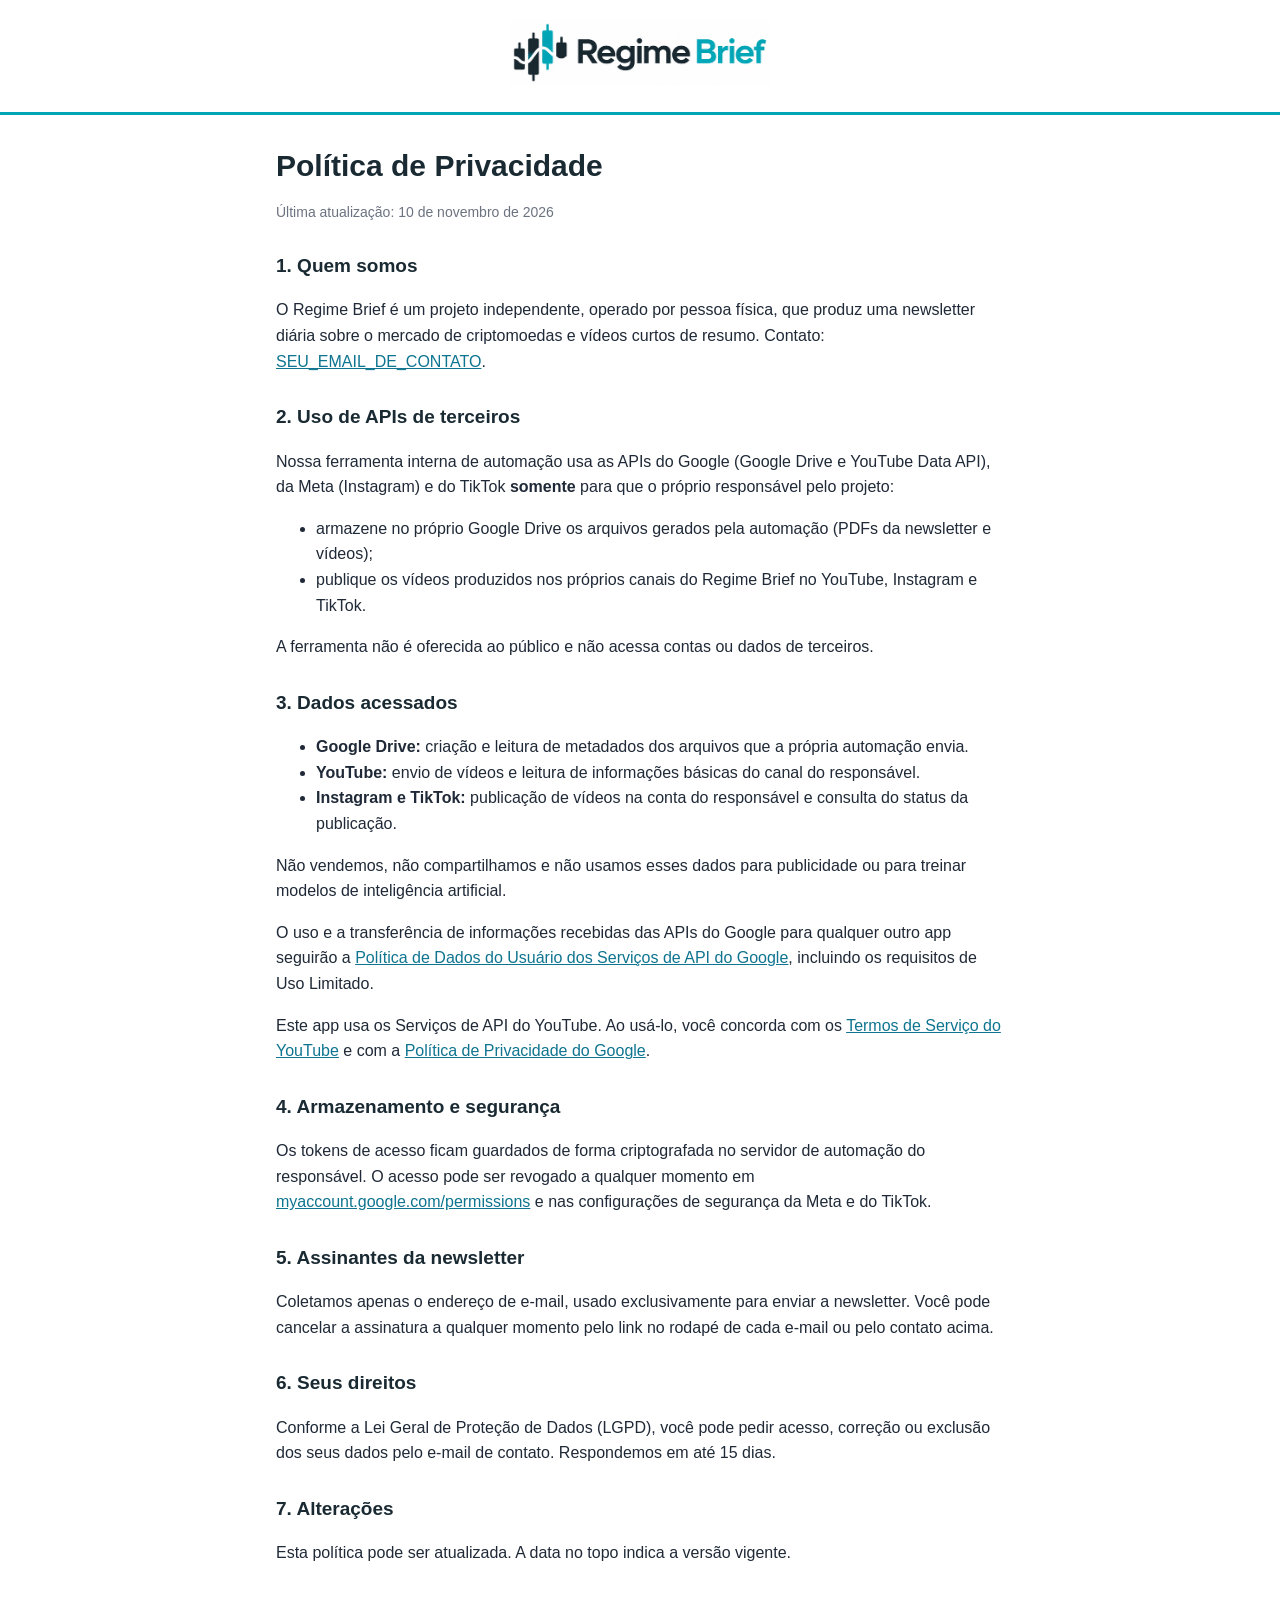
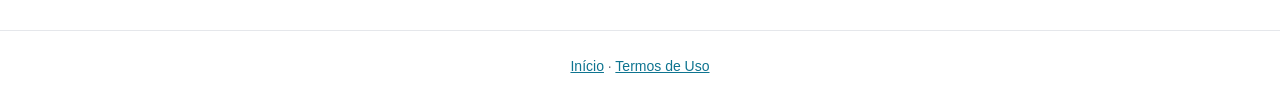
==== privacidade.html @ 86a91e1a "Site público do Regime Brief: início, privacidade e termos" ====
<!doctype html>
<html lang="pt-BR">
<head>
<meta charset="utf-8">
<meta name="viewport" content="width=device-width,initial-scale=1">
<title>Política de Privacidade — Regime Brief</title>
<link rel="stylesheet" href="style.css">
</head>
<body>
<header class="top"><a href="index.html"><img src="logo.png" alt="Regime Brief" class="logo"></a></header>
<main class="doc">
<h1>Política de Privacidade</h1>
<p class="data">Última atualização: 10 de novembro de 2026</p>

<h2>1. Quem somos</h2>
<p>O Regime Brief é um projeto independente, operado por pessoa física, que produz uma newsletter diária sobre o mercado de criptomoedas e vídeos curtos de resumo. Contato: <a href="mailto:SEU_EMAIL_DE_CONTATO">SEU_EMAIL_DE_CONTATO</a>.</p>

<h2>2. Uso de APIs de terceiros</h2>
<p>Nossa ferramenta interna de automação usa as APIs do Google (Google Drive e YouTube Data API), da Meta (Instagram) e do TikTok <strong>somente</strong> para que o próprio responsável pelo projeto:</p>
<ul>
  <li>armazene no próprio Google Drive os arquivos gerados pela automação (PDFs da newsletter e vídeos);</li>
  <li>publique os vídeos produzidos nos próprios canais do Regime Brief no YouTube, Instagram e TikTok.</li>
</ul>
<p>A ferramenta não é oferecida ao público e não acessa contas ou dados de terceiros.</p>

<h2>3. Dados acessados</h2>
<ul>
  <li><strong>Google Drive:</strong> criação e leitura de metadados dos arquivos que a própria automação envia.</li>
  <li><strong>YouTube:</strong> envio de vídeos e leitura de informações básicas do canal do responsável.</li>
  <li><strong>Instagram e TikTok:</strong> publicação de vídeos na conta do responsável e consulta do status da publicação.</li>
</ul>
<p>Não vendemos, não compartilhamos e não usamos esses dados para publicidade ou para treinar modelos de inteligência artificial.</p>
<p>O uso e a transferência de informações recebidas das APIs do Google para qualquer outro app seguirão a <a href="https://developers.google.com/terms/api-services-user-data-policy">Política de Dados do Usuário dos Serviços de API do Google</a>, incluindo os requisitos de Uso Limitado.</p>
<p>Este app usa os Serviços de API do YouTube. Ao usá-lo, você concorda com os <a href="https://www.youtube.com/t/terms">Termos de Serviço do YouTube</a> e com a <a href="https://policies.google.com/privacy">Política de Privacidade do Google</a>.</p>

<h2>4. Armazenamento e segurança</h2>
<p>Os tokens de acesso ficam guardados de forma criptografada no servidor de automação do responsável. O acesso pode ser revogado a qualquer momento em <a href="https://myaccount.google.com/permissions">myaccount.google.com/permissions</a> e nas configurações de segurança da Meta e do TikTok.</p>

<h2>5. Assinantes da newsletter</h2>
<p>Coletamos apenas o endereço de e-mail, usado exclusivamente para enviar a newsletter. Você pode cancelar a assinatura a qualquer momento pelo link no rodapé de cada e-mail ou pelo contato acima.</p>

<h2>6. Seus direitos</h2>
<p>Conforme a Lei Geral de Proteção de Dados (LGPD), você pode pedir acesso, correção ou exclusão dos seus dados pelo e-mail de contato. Respondemos em até 15 dias.</p>

<h2>7. Alterações</h2>
<p>Esta política pode ser atualizada. A data no topo indica a versão vigente.</p>
</main>
<footer><a href="index.html">Início</a> · <a href="termos.html">Termos de Uso</a></footer>
</body>
</html>
---- style.css ----
:root { --navy: #1A2A33; --teal: #00A6B6; --teal-light: #E6F6F8; --text: #1f2937; --muted: #6b7280; }
* { box-sizing: border-box; }
body { margin: 0; font-family: -apple-system, "Segoe UI", Roboto, Helvetica, Arial, sans-serif; color: var(--text); background: #ffffff; line-height: 1.6; }
.top { padding: 20px 16px; border-bottom: 3px solid var(--teal); text-align: center; }
.logo { width: 260px; max-width: 80%; height: auto; }
main { max-width: 760px; margin: 0 auto; padding: 32px 16px 48px; }
h1 { color: var(--navy); font-size: 30px; line-height: 1.25; margin: 0 0 16px; }
h2 { color: var(--navy); font-size: 19px; margin: 28px 0 8px; }
a { color: #0e7490; }
.hero p { font-size: 18px; }
.grid { display: grid; grid-template-columns: repeat(auto-fit, minmax(200px, 1fr)); gap: 16px; margin-top: 24px; }
.grid div { background: var(--teal-light); border-radius: 8px; padding: 4px 16px 12px; }
.aviso { margin-top: 32px; font-size: 13px; color: var(--muted); }
.doc .data { color: var(--muted); font-size: 14px; }
footer { text-align: center; font-size: 14px; color: var(--muted); padding: 24px 16px; border-top: 1px solid #e5e7eb; }
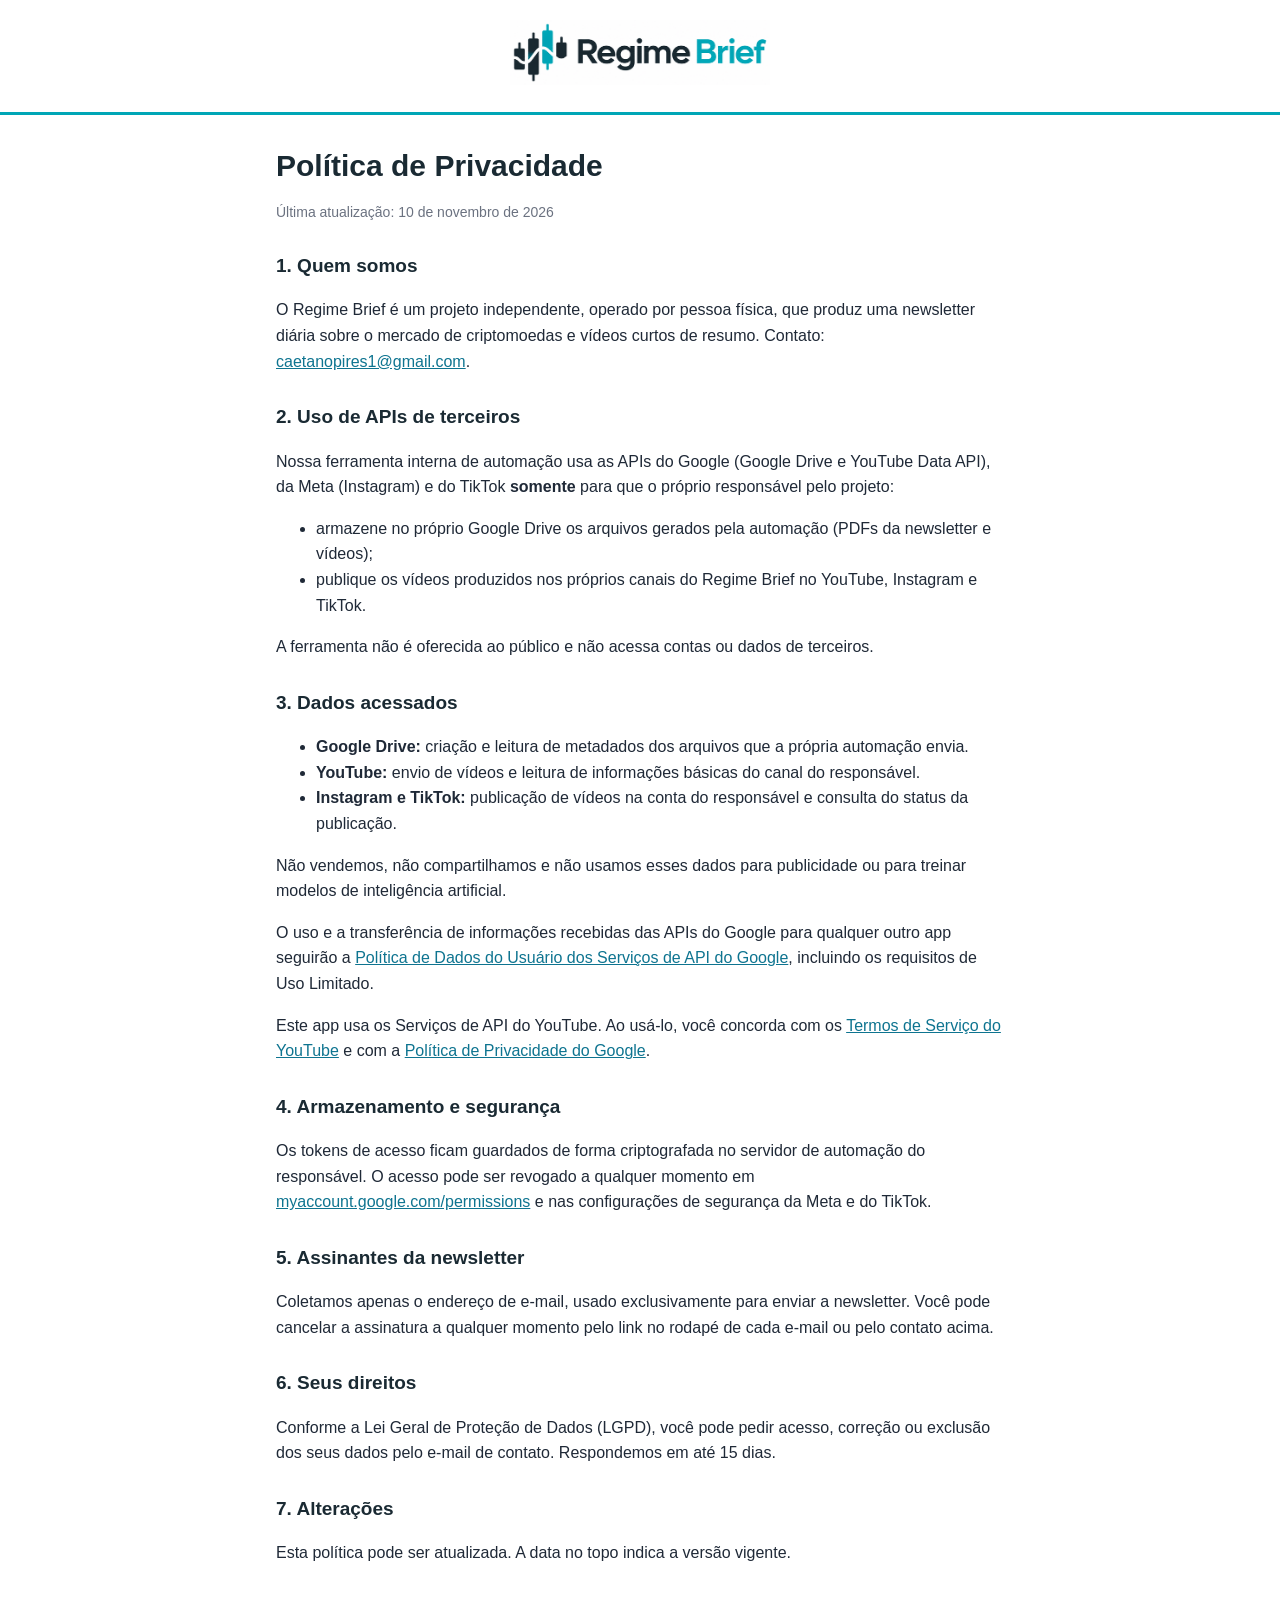
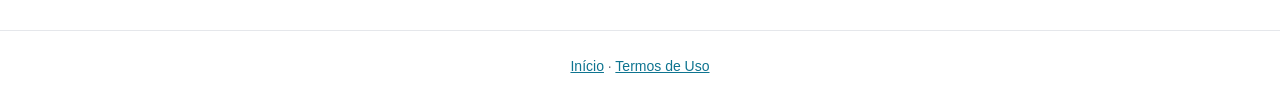
==== commit 6eced6fd: "E-mail de contato e verificação do Google Search Console" ====
--- a/privacidade.html
+++ b/privacidade.html
@@ -13,7 +13,7 @@
 <p class="data">Última atualização: 10 de novembro de 2026</p>
 
 <h2>1. Quem somos</h2>
-<p>O Regime Brief é um projeto independente, operado por pessoa física, que produz uma newsletter diária sobre o mercado de criptomoedas e vídeos curtos de resumo. Contato: <a href="mailto:SEU_EMAIL_DE_CONTATO">SEU_EMAIL_DE_CONTATO</a>.</p>
+<p>O Regime Brief é um projeto independente, operado por pessoa física, que produz uma newsletter diária sobre o mercado de criptomoedas e vídeos curtos de resumo. Contato: <a href="mailto:caetanopires1@gmail.com">caetanopires1@gmail.com</a>.</p>
 
 <h2>2. Uso de APIs de terceiros</h2>
 <p>Nossa ferramenta interna de automação usa as APIs do Google (Google Drive e YouTube Data API), da Meta (Instagram) e do TikTok <strong>somente</strong> para que o próprio responsável pelo projeto:</p>
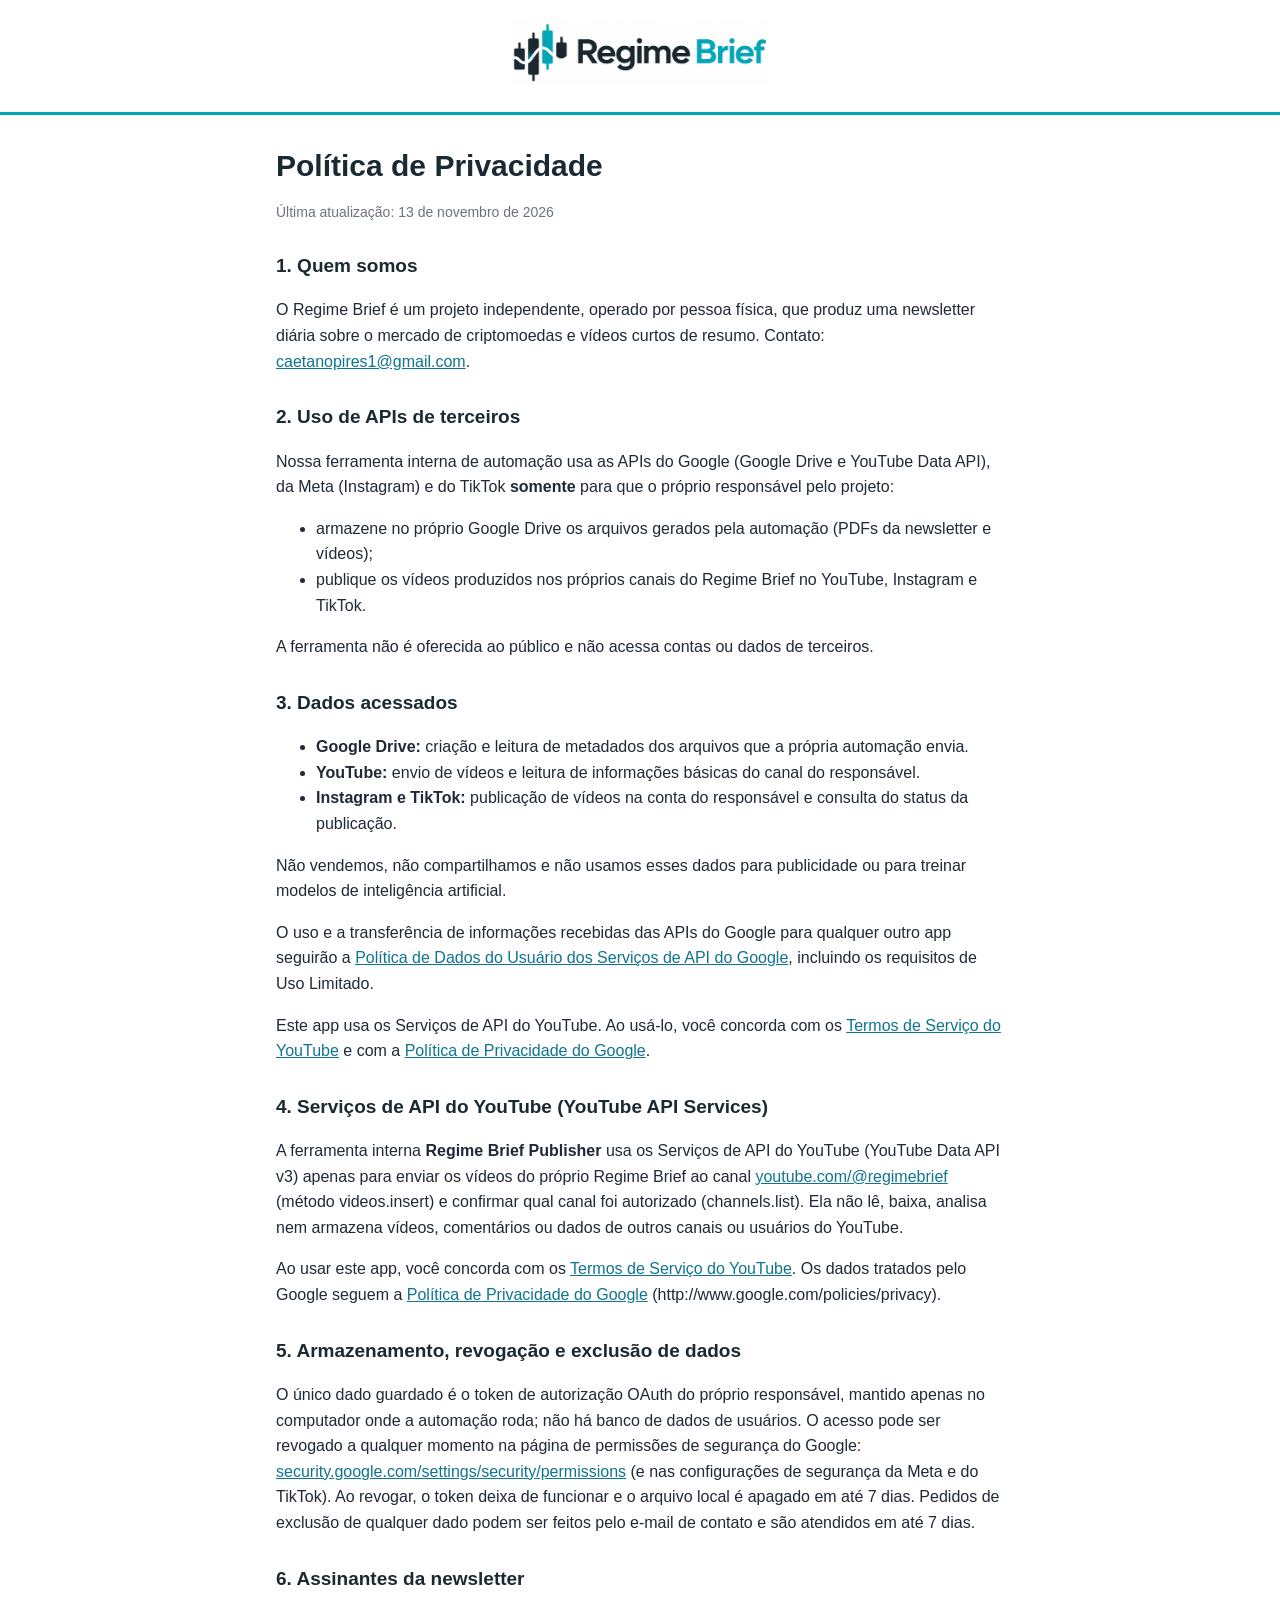
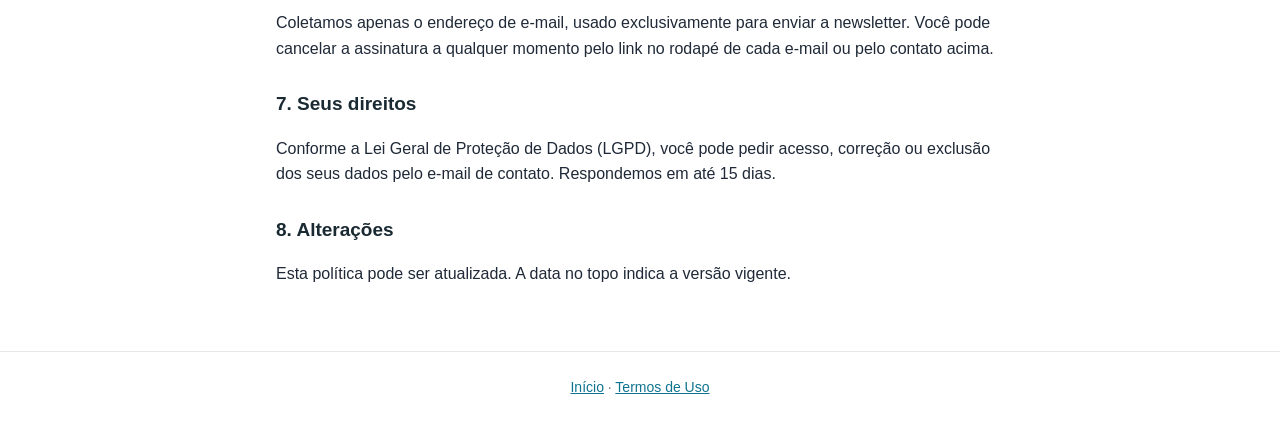
==== commit 0d134fae: "Seção dos Serviços de API do YouTube, exclusão de dados e link do canal Co-Authored-By: Claude Opus " ====
--- a/privacidade.html
+++ b/privacidade.html
@@ -4,13 +4,14 @@
 <meta charset="utf-8">
 <meta name="viewport" content="width=device-width,initial-scale=1">
 <title>Política de Privacidade — Regime Brief</title>
+<link rel="icon" href="icon.png">
 <link rel="stylesheet" href="style.css">
 </head>
 <body>
 <header class="top"><a href="index.html"><img src="logo.png" alt="Regime Brief" class="logo"></a></header>
 <main class="doc">
 <h1>Política de Privacidade</h1>
-<p class="data">Última atualização: 10 de novembro de 2026</p>
+<p class="data">Última atualização: 13 de novembro de 2026</p>
 
 <h2>1. Quem somos</h2>
 <p>O Regime Brief é um projeto independente, operado por pessoa física, que produz uma newsletter diária sobre o mercado de criptomoedas e vídeos curtos de resumo. Contato: <a href="mailto:caetanopires1@gmail.com">caetanopires1@gmail.com</a>.</p>
@@ -33,16 +34,20 @@
 <p>O uso e a transferência de informações recebidas das APIs do Google para qualquer outro app seguirão a <a href="https://developers.google.com/terms/api-services-user-data-policy">Política de Dados do Usuário dos Serviços de API do Google</a>, incluindo os requisitos de Uso Limitado.</p>
 <p>Este app usa os Serviços de API do YouTube. Ao usá-lo, você concorda com os <a href="https://www.youtube.com/t/terms">Termos de Serviço do YouTube</a> e com a <a href="https://policies.google.com/privacy">Política de Privacidade do Google</a>.</p>
 
-<h2>4. Armazenamento e segurança</h2>
-<p>Os tokens de acesso ficam guardados de forma criptografada no servidor de automação do responsável. O acesso pode ser revogado a qualquer momento em <a href="https://myaccount.google.com/permissions">myaccount.google.com/permissions</a> e nas configurações de segurança da Meta e do TikTok.</p>
+<h2>4. Serviços de API do YouTube (YouTube API Services)</h2>
+<p>A ferramenta interna <strong>Regime Brief Publisher</strong> usa os Serviços de API do YouTube (YouTube Data API v3) apenas para enviar os vídeos do próprio Regime Brief ao canal <a href="https://www.youtube.com/@regimebrief">youtube.com/@regimebrief</a> (método videos.insert) e confirmar qual canal foi autorizado (channels.list). Ela não lê, baixa, analisa nem armazena vídeos, comentários ou dados de outros canais ou usuários do YouTube.</p>
+<p>Ao usar este app, você concorda com os <a href="https://www.youtube.com/t/terms">Termos de Serviço do YouTube</a>. Os dados tratados pelo Google seguem a <a href="https://policies.google.com/privacy">Política de Privacidade do Google</a> (http://www.google.com/policies/privacy).</p>
 
-<h2>5. Assinantes da newsletter</h2>
+<h2>5. Armazenamento, revogação e exclusão de dados</h2>
+<p>O único dado guardado é o token de autorização OAuth do próprio responsável, mantido apenas no computador onde a automação roda; não há banco de dados de usuários. O acesso pode ser revogado a qualquer momento na página de permissões de segurança do Google: <a href="https://security.google.com/settings/security/permissions">security.google.com/settings/security/permissions</a> (e nas configurações de segurança da Meta e do TikTok). Ao revogar, o token deixa de funcionar e o arquivo local é apagado em até 7 dias. Pedidos de exclusão de qualquer dado podem ser feitos pelo e-mail de contato e são atendidos em até 7 dias.</p>
+
+<h2>6. Assinantes da newsletter</h2>
 <p>Coletamos apenas o endereço de e-mail, usado exclusivamente para enviar a newsletter. Você pode cancelar a assinatura a qualquer momento pelo link no rodapé de cada e-mail ou pelo contato acima.</p>
 
-<h2>6. Seus direitos</h2>
+<h2>7. Seus direitos</h2>
 <p>Conforme a Lei Geral de Proteção de Dados (LGPD), você pode pedir acesso, correção ou exclusão dos seus dados pelo e-mail de contato. Respondemos em até 15 dias.</p>
 
-<h2>7. Alterações</h2>
+<h2>8. Alterações</h2>
 <p>Esta política pode ser atualizada. A data no topo indica a versão vigente.</p>
 </main>
 <footer><a href="index.html">Início</a> · <a href="termos.html">Termos de Uso</a></footer>
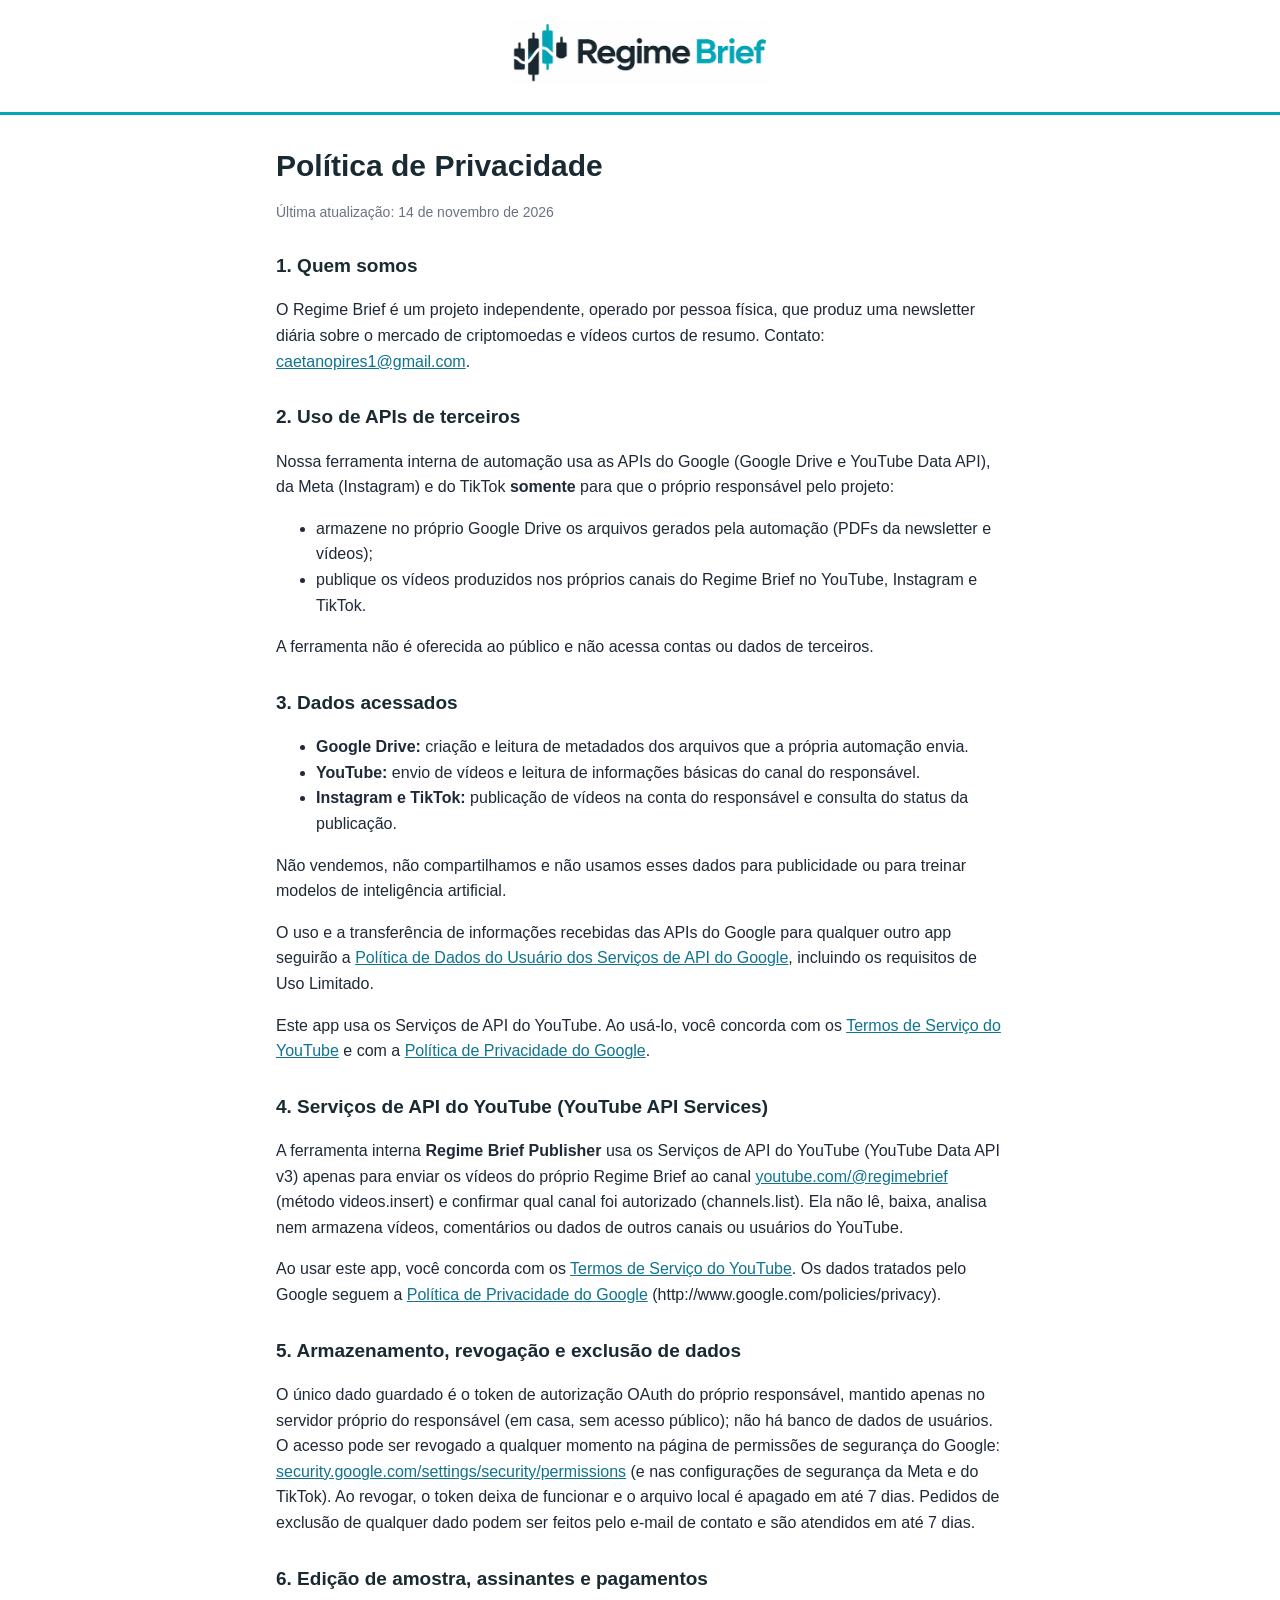
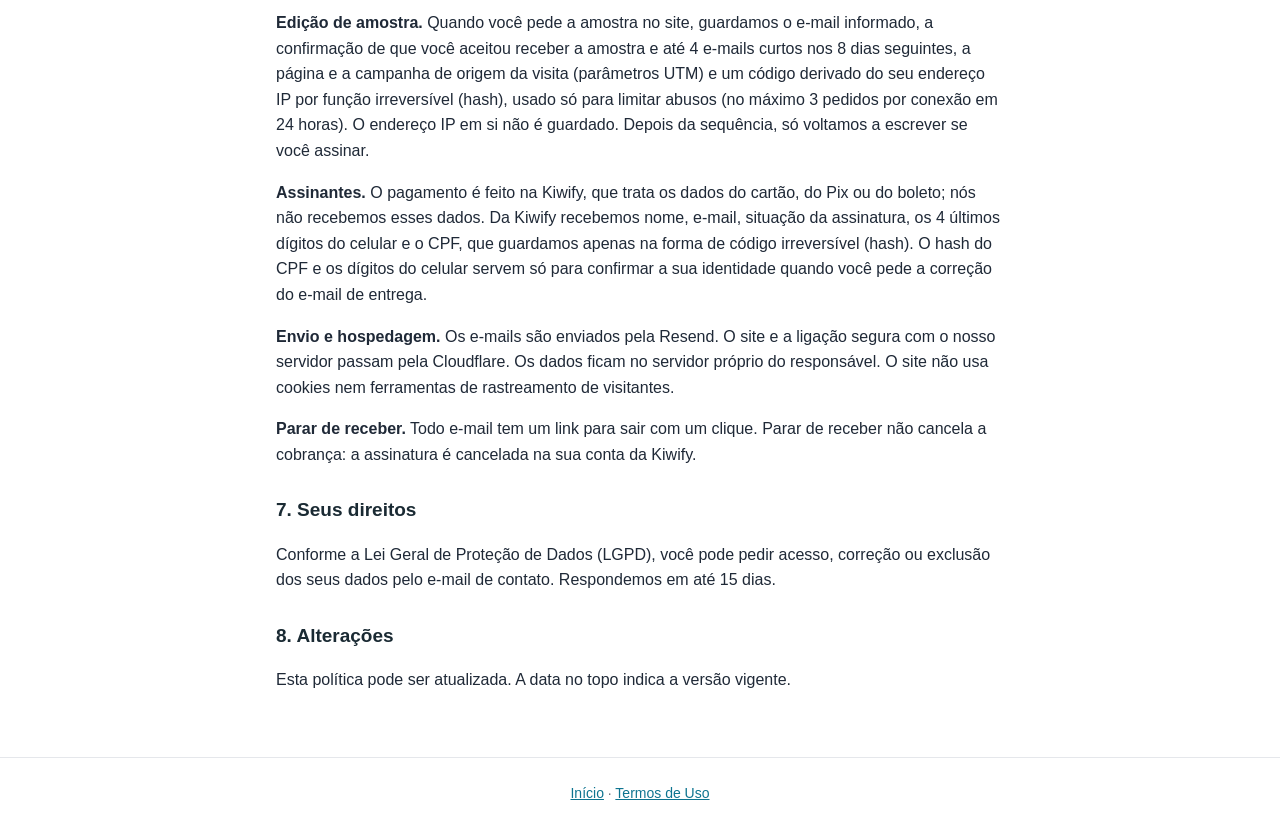
==== commit 74486040: "Política de privacidade: amostra, assinantes (Kiwify), hash de CPF/IP, Resend e Cloudflare; servidor" ====
--- a/privacidade.html
+++ b/privacidade.html
@@ -11,7 +11,7 @@
 <header class="top"><a href="index.html"><img src="logo.png" alt="Regime Brief" class="logo"></a></header>
 <main class="doc">
 <h1>Política de Privacidade</h1>
-<p class="data">Última atualização: 13 de novembro de 2026</p>
+<p class="data">Última atualização: 14 de novembro de 2026</p>
 
 <h2>1. Quem somos</h2>
 <p>O Regime Brief é um projeto independente, operado por pessoa física, que produz uma newsletter diária sobre o mercado de criptomoedas e vídeos curtos de resumo. Contato: <a href="mailto:caetanopires1@gmail.com">caetanopires1@gmail.com</a>.</p>
@@ -39,10 +39,13 @@
 <p>Ao usar este app, você concorda com os <a href="https://www.youtube.com/t/terms">Termos de Serviço do YouTube</a>. Os dados tratados pelo Google seguem a <a href="https://policies.google.com/privacy">Política de Privacidade do Google</a> (http://www.google.com/policies/privacy).</p>
 
 <h2>5. Armazenamento, revogação e exclusão de dados</h2>
-<p>O único dado guardado é o token de autorização OAuth do próprio responsável, mantido apenas no computador onde a automação roda; não há banco de dados de usuários. O acesso pode ser revogado a qualquer momento na página de permissões de segurança do Google: <a href="https://security.google.com/settings/security/permissions">security.google.com/settings/security/permissions</a> (e nas configurações de segurança da Meta e do TikTok). Ao revogar, o token deixa de funcionar e o arquivo local é apagado em até 7 dias. Pedidos de exclusão de qualquer dado podem ser feitos pelo e-mail de contato e são atendidos em até 7 dias.</p>
+<p>O único dado guardado é o token de autorização OAuth do próprio responsável, mantido apenas no servidor próprio do responsável (em casa, sem acesso público); não há banco de dados de usuários. O acesso pode ser revogado a qualquer momento na página de permissões de segurança do Google: <a href="https://security.google.com/settings/security/permissions">security.google.com/settings/security/permissions</a> (e nas configurações de segurança da Meta e do TikTok). Ao revogar, o token deixa de funcionar e o arquivo local é apagado em até 7 dias. Pedidos de exclusão de qualquer dado podem ser feitos pelo e-mail de contato e são atendidos em até 7 dias.</p>
 
-<h2>6. Assinantes da newsletter</h2>
-<p>Coletamos apenas o endereço de e-mail, usado exclusivamente para enviar a newsletter. Você pode cancelar a assinatura a qualquer momento pelo link no rodapé de cada e-mail ou pelo contato acima.</p>
+<h2>6. Edição de amostra, assinantes e pagamentos</h2>
+<p><strong>Edição de amostra.</strong> Quando você pede a amostra no site, guardamos o e-mail informado, a confirmação de que você aceitou receber a amostra e até 4 e-mails curtos nos 8 dias seguintes, a página e a campanha de origem da visita (parâmetros UTM) e um código derivado do seu endereço IP por função irreversível (hash), usado só para limitar abusos (no máximo 3 pedidos por conexão em 24 horas). O endereço IP em si não é guardado. Depois da sequência, só voltamos a escrever se você assinar.</p>
+<p><strong>Assinantes.</strong> O pagamento é feito na Kiwify, que trata os dados do cartão, do Pix ou do boleto; nós não recebemos esses dados. Da Kiwify recebemos nome, e-mail, situação da assinatura, os 4 últimos dígitos do celular e o CPF, que guardamos apenas na forma de código irreversível (hash). O hash do CPF e os dígitos do celular servem só para confirmar a sua identidade quando você pede a correção do e-mail de entrega.</p>
+<p><strong>Envio e hospedagem.</strong> Os e-mails são enviados pela Resend. O site e a ligação segura com o nosso servidor passam pela Cloudflare. Os dados ficam no servidor próprio do responsável. O site não usa cookies nem ferramentas de rastreamento de visitantes.</p>
+<p><strong>Parar de receber.</strong> Todo e-mail tem um link para sair com um clique. Parar de receber não cancela a cobrança: a assinatura é cancelada na sua conta da Kiwify.</p>
 
 <h2>7. Seus direitos</h2>
 <p>Conforme a Lei Geral de Proteção de Dados (LGPD), você pode pedir acesso, correção ou exclusão dos seus dados pelo e-mail de contato. Respondemos em até 15 dias.</p>
